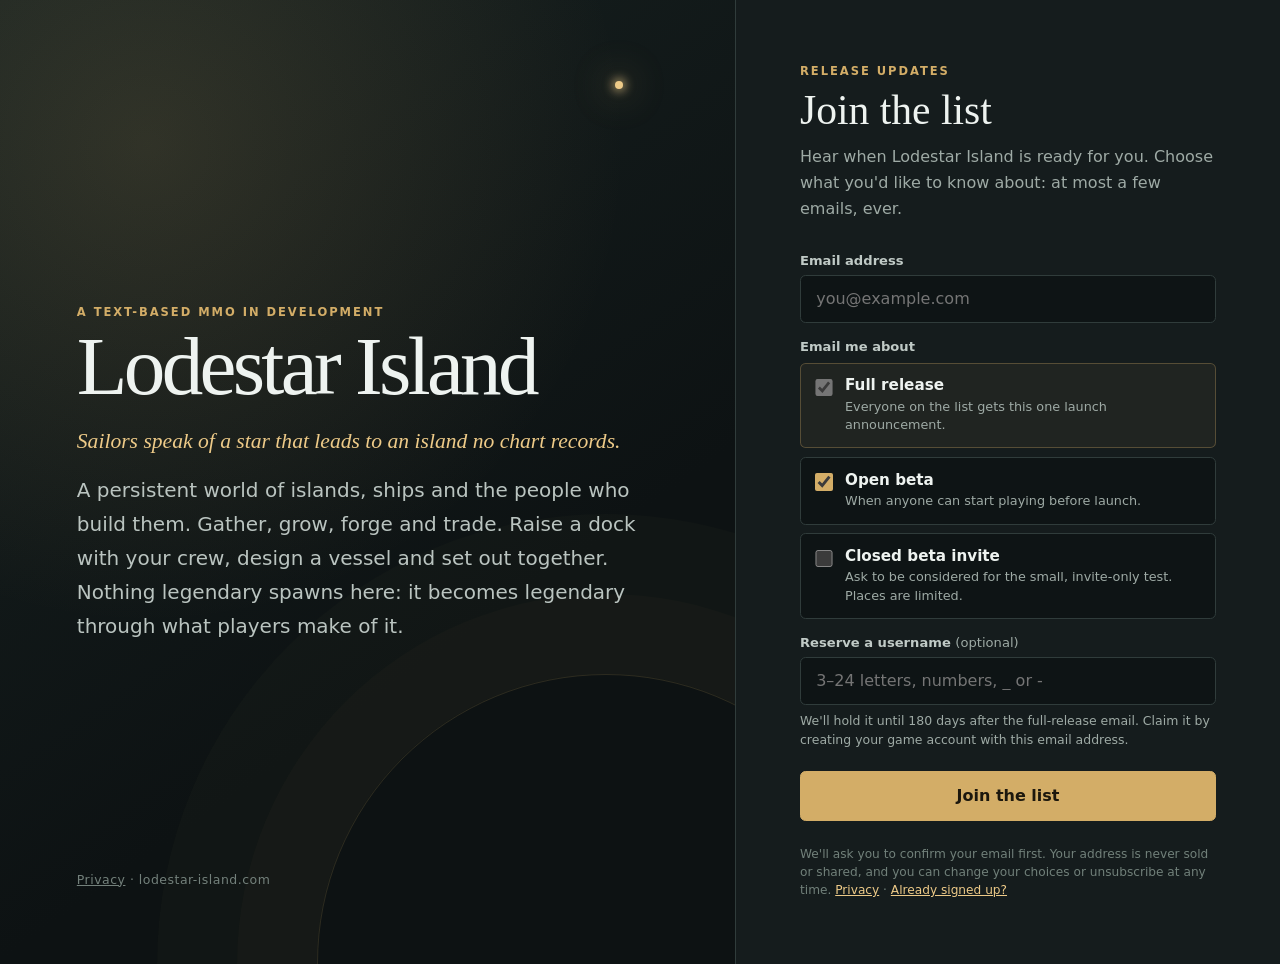
==== index.html @ a391f505 "initial commit" ====
<!doctype html>
<html lang="en">
<head>
  <meta charset="utf-8">
  <meta name="viewport" content="width=device-width, initial-scale=1">
  <title>Lodestar Island — Release updates</title>
  <meta name="description" content="Lodestar Island is a persistent, text-based world of islands, ships and the people who build them. Join the list for beta and release news.">
  <meta name="theme-color" content="#0d1213">
  <meta name="referrer" content="no-referrer">
  <meta property="og:title" content="Lodestar Island">
  <meta property="og:description" content="A persistent, text-based world of islands, ships and the people who build them. Join the list for beta and release news.">
  <link rel="canonical" href="https://lodestar-island.com/">
  <link rel="icon" href="favicon.svg" type="image/svg+xml">
  <link rel="stylesheet" href="styles.css">
</head>
<body>
  <main class="auth-layout">
    <section class="brand-panel" aria-labelledby="game-title">
      <div class="brand-copy">
        <p class="eyebrow">A text-based MMO in development</p>
        <h1 id="game-title">Lodestar Island</h1>
        <p class="legend">Sailors speak of a star that leads to an island no chart records.</p>
        <p>A persistent world of islands, ships and the people who build them. Gather, grow, forge and trade. Raise a dock with your crew, design a vessel and set out together. Nothing legendary spawns here: it becomes legendary through what players make of it.</p>
      </div>
      <p class="build-label"><a href="privacy.html">Privacy</a> · lodestar-island.com</p>
    </section>

    <section class="auth-panel">
      <div class="auth-card">
        <p class="eyebrow">Release updates</p>
        <h2>Join the list</h2>
        <p id="signup-intro">Hear when Lodestar Island is ready for you. Choose what you'd like to know about: at most a few emails, ever.</p>

        <form id="signup-form" novalidate>
          <label>
            <span>Email address</span>
            <input name="email" type="email" autocomplete="email" inputmode="email" maxlength="254" required placeholder="you@example.com">
          </label>

          <fieldset class="choices">
            <legend>Email me about</legend>
            <label class="choice locked">
              <input type="checkbox" checked disabled aria-describedby="full-release-hint">
              <span><strong>Full release</strong><small id="full-release-hint">Everyone on the list gets this one launch announcement.</small></span>
            </label>
            <label class="choice">
              <input name="openBeta" type="checkbox" checked>
              <span><strong>Open beta</strong><small>When anyone can start playing before launch.</small></span>
            </label>
            <label class="choice">
              <input name="closedBeta" type="checkbox">
              <span><strong>Closed beta invite</strong><small>Ask to be considered for the small, invite-only test. Places are limited.</small></span>
            </label>
          </fieldset>

          <label>
            <span>Reserve a username <em>(optional)</em></span>
            <input name="username" autocomplete="username" maxlength="24" pattern="[A-Za-z0-9_-]{3,24}" placeholder="3–24 letters, numbers, _ or -" aria-describedby="username-hint">
          </label>
          <p id="username-hint" class="hint">We'll hold it until 180 days after the full-release email. Claim it by creating your game account with this email address.</p>

          <label class="trap" aria-hidden="true"><span>Leave this field empty</span><input name="website" type="text" tabindex="-1" autocomplete="off"></label>
          <p id="signup-error" class="form-error" role="alert" hidden></p>
          <button id="signup-submit" class="primary-button" type="submit">Join the list</button>
        </form>

        <div id="signup-success" class="form-success" role="status" tabindex="-1" hidden>
          <strong>Check your inbox.</strong> We sent a confirmation link to <span id="signup-success-email"></span>. Your signup isn't complete until you open it. The link works for 7 days.
        </div>

        <p class="console-note">We'll ask you to confirm your email first. Your address is never sold or shared, and you can change your choices or unsubscribe at any time. <a href="privacy.html">Privacy</a> · <a href="manage.html">Already signed up?</a></p>
      </div>
    </section>
  </main>
  <script src="config.js" defer></script>
  <script src="common.js" defer></script>
  <script src="signup.js" defer></script>
</body>
</html>
---- styles.css ----
/* Shared look with the game prototype's sign-in screen (client/styles.css). */
:root {
  color-scheme: dark;
  --ink: #eef3f0;
  --muted: #9eaaa5;
  --background: #0d1213;
  --surface: #151c1d;
  --border: #303c3b;
  --accent: #d3ad67;
  --accent-bright: #edca88;
  --accent-rgb: 211, 173, 103;
  --danger: #ef958d;
  font-family: Inter, ui-sans-serif, system-ui, -apple-system, BlinkMacSystemFont, "Segoe UI", sans-serif;
}

* { box-sizing: border-box; }
[hidden] { display: none !important; }
body { min-width: 320px; min-height: 100vh; margin: 0; color: var(--ink); background: var(--background); }
button, input { font: inherit; }
button { color: inherit; }
.eyebrow { margin: 0 0 .5rem; color: var(--accent); font-size: .72rem; font-weight: 800; letter-spacing: .17em; text-transform: uppercase; }

.auth-layout { min-height: 100vh; display: grid; grid-template-columns: minmax(380px, 1.15fr) minmax(430px, .85fr); }
.brand-panel { position: relative; display: flex; flex-direction: column; justify-content: space-between; min-height: 100vh; padding: clamp(2rem, 6vw, 6rem); overflow: hidden; background: radial-gradient(circle at 20% 15%, rgba(211, 173, 103, .15), transparent 30rem), linear-gradient(145deg, #172120, #0d1213 65%); border-right: 1px solid var(--border); }
.brand-panel::after { position: absolute; right: -10rem; bottom: -18rem; width: 36rem; height: 36rem; border: 1px solid rgba(211, 173, 103, .16); border-radius: 50%; content: ""; box-shadow: 0 0 0 5rem rgba(211, 173, 103, .025), 0 0 0 10rem rgba(211, 173, 103, .018); }
/* The lodestar: a single guiding point above the horizon rings. */
.brand-panel::before { position: absolute; top: clamp(2rem, 9vh, 6rem); right: clamp(2rem, 9vw, 7rem); width: .5rem; height: .5rem; border-radius: 50%; content: ""; background: var(--accent-bright); box-shadow: 0 0 .6rem .2rem rgba(237, 202, 136, .55), 0 0 2.4rem .6rem rgba(211, 173, 103, .18); }
.brand-copy { position: relative; z-index: 1; max-width: 44rem; margin: auto 0; }
.brand-copy h1 { max-width: 12ch; margin: 0 0 1.4rem; font-family: Georgia, "Times New Roman", serif; font-size: clamp(3rem, 6.5vw, 6.5rem); font-weight: 500; line-height: .96; letter-spacing: -.045em; }
.brand-copy .legend { margin: 0 0 1.2rem; color: var(--accent-bright); font-family: Georgia, "Times New Roman", serif; font-size: clamp(1.05rem, 1.7vw, 1.35rem); font-style: italic; }
.brand-copy > p:last-child:not(.legend) { max-width: 42rem; margin: 0; color: #bac4c0; font-size: clamp(1rem, 1.6vw, 1.25rem); line-height: 1.7; }
.build-label { position: relative; z-index: 1; margin: 0; color: #73807b; font-size: .78rem; letter-spacing: .04em; }

.auth-panel { display: grid; place-items: center; padding: clamp(1.5rem, 5vw, 5rem); background: var(--surface); }
.auth-card { width: min(100%, 28rem); }
.auth-card h2 { margin: 0; font-family: Georgia, "Times New Roman", serif; font-size: 2.6rem; font-weight: 500; }
form { display: grid; gap: 1rem; }
label span { display: block; margin-bottom: .4rem; color: #c0cac6; font-size: .82rem; font-weight: 650; }
input { width: 100%; padding: .85rem .95rem; color: var(--ink); background: #0e1415; border: 1px solid var(--border); border-radius: .35rem; outline: none; }
input:focus { border-color: var(--accent); box-shadow: 0 0 0 3px rgba(var(--accent-rgb), .12); }
input:disabled { opacity: .65; }
input[aria-invalid="true"] { border-color: var(--danger); }
.trap { position: absolute; left: -10000px; width: 1px; height: 1px; overflow: hidden; }
.primary-button { margin-top: .35rem; padding: .9rem 1rem; color: #1c170d; background: var(--accent); border: 1px solid var(--accent); border-radius: .35rem; font-weight: 800; cursor: pointer; }
.primary-button:hover:not(:disabled) { background: var(--accent-bright); }
.primary-button:focus-visible { outline: 2px solid var(--accent-bright); outline-offset: 3px; }
.primary-button:disabled { cursor: wait; opacity: .7; }
.form-error { margin: 0; padding: .75rem; color: #ffd5d1; background: rgba(144, 48, 41, .25); border: 1px solid rgba(239, 149, 141, .4); border-radius: .35rem; font-size: .85rem; }
.form-success { margin: 0; padding: 1rem; color: var(--ink); background: rgba(var(--accent-rgb), .1); border: 1px solid rgba(var(--accent-rgb), .45); border-radius: .35rem; line-height: 1.55; }
.console-note { margin: 1.5rem 0 0; color: #71807a; font-size: .76rem; line-height: 1.5; }

@media (max-width: 800px) {
  .auth-layout { grid-template-columns: 1fr; }
  .brand-panel { min-height: auto; padding: 3rem 1.5rem 2rem; border-right: 0; border-bottom: 1px solid var(--border); }
  .brand-panel::before { top: 1.5rem; right: 1.5rem; }
  .brand-copy h1 { font-size: clamp(2.5rem, 12vw, 4rem); }
  .build-label { margin-top: 2rem; }
  .auth-panel { padding: 2.5rem 1.5rem 3rem; }
}

@media (prefers-reduced-motion: no-preference) {
  .brand-panel::before { animation: glimmer 6s ease-in-out infinite; }
  @keyframes glimmer { 50% { opacity: .55; } }
}

/* Signup-site additions in the same visual language. */
a { color: var(--accent-bright); }
.build-label a { color: inherit; }
.brand-copy h1 a { color: inherit; text-decoration: none; }
.brand-panel.compact .brand-copy h1 { font-size: clamp(2.6rem, 5vw, 4.6rem); }
.auth-card > p:not(.eyebrow, .console-note, .form-success, .hint, .form-error, .notice) { margin: .65rem 0 2rem; color: var(--muted); line-height: 1.6; }
.state > p:not(.eyebrow, .console-note, .form-success, .form-error, .notice) { margin: .65rem 0 1.5rem; color: var(--muted); line-height: 1.6; }
label em, legend em { color: var(--muted); font-style: normal; font-weight: 500; }
.choices { display: grid; gap: .55rem; margin: 0; padding: 0; border: 0; }
.choices legend { margin-bottom: .55rem; padding: 0; color: #c0cac6; font-size: .82rem; font-weight: 650; }
.choice { display: grid; grid-template-columns: auto 1fr; gap: .75rem; align-items: start; padding: .8rem .9rem; background: #0e1415; border: 1px solid var(--border); border-radius: .35rem; cursor: pointer; }
.choice:hover { border-color: #46544f; }
.choice:has(input:focus-visible) { border-color: var(--accent); box-shadow: 0 0 0 3px rgba(var(--accent-rgb), .12); }
.choice input { width: 1.1rem; height: 1.1rem; margin: .15rem 0 0; accent-color: var(--accent); }
.choice span { display: grid; gap: .2rem; margin: 0; color: var(--ink); font-size: .95rem; font-weight: 400; }
.choice strong { font-weight: 650; }
.choice small { color: var(--muted); font-size: .8rem; line-height: 1.45; }
.choice.locked { cursor: default; background: rgba(var(--accent-rgb), .06); border-color: rgba(var(--accent-rgb), .3); }
.choice.locked input { opacity: 1; }
.hint { margin: -.55rem 0 0; color: var(--muted); font-size: .78rem; line-height: 1.5; }
input[aria-invalid="true"] { border-color: var(--danger); }
.notice { margin: 0 0 1.25rem; padding: .75rem; color: var(--ink); background: rgba(var(--accent-rgb), .08); border: 1px solid rgba(var(--accent-rgb), .35); border-radius: .35rem; font-size: .85rem; line-height: 1.5; }
a.primary-button { display: block; margin-top: 1rem; text-align: center; text-decoration: none; }
.secondary-button, .danger-button { padding: .85rem 1rem; border-radius: .35rem; font-weight: 750; cursor: pointer; }
.secondary-button { color: var(--ink); background: transparent; border: 1px solid var(--border); }
.secondary-button:hover { border-color: var(--accent); }
.danger-button { color: #2a0f0c; background: var(--danger); border: 1px solid var(--danger); }
.danger-button:disabled { cursor: wait; opacity: .7; }
.button-row { display: flex; flex-wrap: wrap; gap: .75rem; }
.text-button { margin-top: 1.5rem; padding: 0; color: var(--muted); background: none; border: 0; font-size: .82rem; text-decoration: underline; cursor: pointer; }
.text-button.danger:hover { color: var(--danger); }
.summary { margin: 0 0 1.5rem; padding-left: 1.2rem; color: var(--ink); line-height: 1.8; }
.facts { display: grid; gap: .4rem; margin: 1.25rem 0 1.5rem; padding: .9rem; background: #0e1415; border: 1px solid var(--border); border-radius: .35rem; }
.facts div { display: flex; justify-content: space-between; gap: 1rem; font-size: .85rem; }
.facts dt { color: var(--muted); }
.facts dd { margin: 0; overflow-wrap: anywhere; text-align: right; }
.link-form { margin-top: .5rem; }
.form-success:focus { outline: none; }
.prose h3 { margin: 1.6rem 0 .5rem; font-family: Georgia, "Times New Roman", serif; font-size: 1.2rem; font-weight: 500; }
.prose p, .prose li { color: #c0cac6; font-size: .92rem; line-height: 1.65; }
.prose ul { padding-left: 1.2rem; }
.auth-card.prose { width: min(100%, 36rem); }
.primary-button:focus-visible, .secondary-button:focus-visible, .danger-button:focus-visible, .text-button:focus-visible, a:focus-visible { outline: 2px solid var(--accent-bright); outline-offset: 3px; }
@media (max-width: 800px) {
  .brand-panel.compact { padding: 2rem 1.5rem 1.5rem; }
  .brand-panel.compact .legend { display: none; }
}
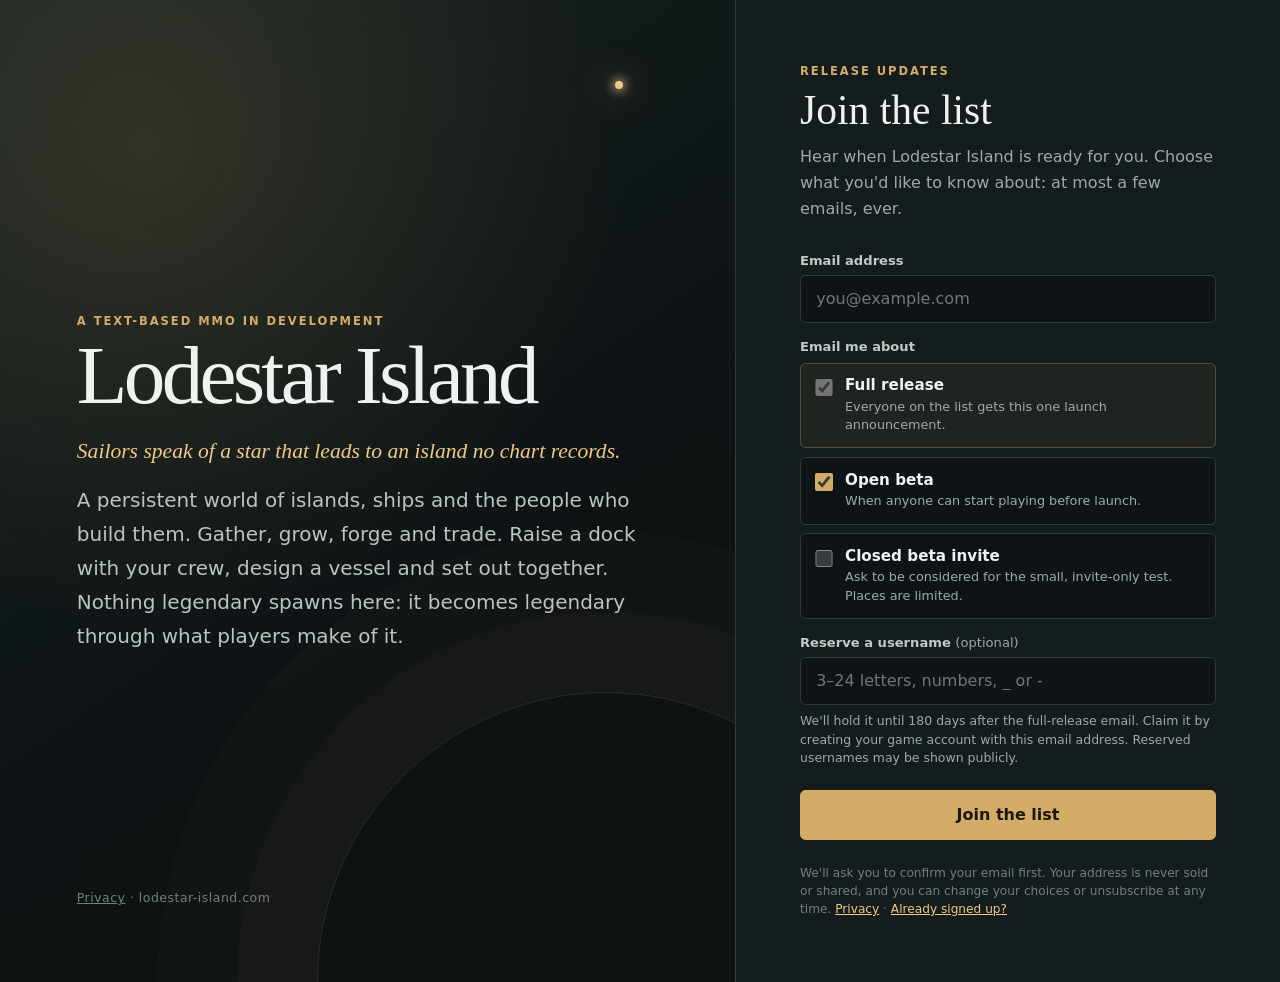
==== commit a7fe1c99: "Add player display" ====
--- a/index.html
+++ b/index.html
@@ -20,6 +20,7 @@
         <p class="eyebrow">A text-based MMO in development</p>
         <h1 id="game-title">Lodestar Island</h1>
         <p class="legend">Sailors speak of a star that leads to an island no chart records.</p>
+        <p id="community-link" class="community-link" hidden></p>
         <p>A persistent world of islands, ships and the people who build them. Gather, grow, forge and trade. Raise a dock with your crew, design a vessel and set out together. Nothing legendary spawns here: it becomes legendary through what players make of it.</p>
       </div>
       <p class="build-label"><a href="privacy.html">Privacy</a> · lodestar-island.com</p>
@@ -57,7 +58,7 @@
             <span>Reserve a username <em>(optional)</em></span>
             <input name="username" autocomplete="username" maxlength="24" pattern="[A-Za-z0-9_-]{3,24}" placeholder="3–24 letters, numbers, _ or -" aria-describedby="username-hint">
           </label>
-          <p id="username-hint" class="hint">We'll hold it until 180 days after the full-release email. Claim it by creating your game account with this email address.</p>
+          <p id="username-hint" class="hint">We'll hold it until 180 days after the full-release email. Claim it by creating your game account with this email address. Reserved usernames may be shown publicly.</p>
 
           <label class="trap" aria-hidden="true"><span>Leave this field empty</span><input name="website" type="text" tabindex="-1" autocomplete="off"></label>
           <p id="signup-error" class="form-error" role="alert" hidden></p>
--- a/styles.css
+++ b/styles.css
@@ -95,11 +95,22 @@
 .text-button { margin-top: 1.5rem; padding: 0; color: var(--muted); background: none; border: 0; font-size: .82rem; text-decoration: underline; cursor: pointer; }
 .text-button.danger:hover { color: var(--danger); }
 .summary { margin: 0 0 1.5rem; padding-left: 1.2rem; color: var(--ink); line-height: 1.8; }
-.facts { display: grid; gap: .4rem; margin: 1.25rem 0 1.5rem; padding: .9rem; background: #0e1415; border: 1px solid var(--border); border-radius: .35rem; }
+.facts { display: grid; gap: .4rem; margin: 1.25rem 0 .4rem; padding: .9rem; background: #0e1415; border: 1px solid var(--border); border-radius: .35rem; }
 .facts div { display: flex; justify-content: space-between; gap: 1rem; font-size: .85rem; }
 .facts dt { color: var(--muted); }
 .facts dd { margin: 0; overflow-wrap: anywhere; text-align: right; }
 .link-form { margin-top: .5rem; }
+.state > p.facts-actions { margin: 0 0 1.5rem; text-align: right; }
+.facts-actions .text-button { margin: 0; }
+.community-link { position: relative; z-index: 1; margin: 0 0 1.2rem; color: var(--ink); font-size: .95rem; }
+.state > p.community-link { margin: 0 0 1.25rem; color: var(--ink); }
+.player-names { display: grid; grid-template-columns: repeat(auto-fill, minmax(9rem, 1fr)); gap: .45rem 1rem; margin: 0 0 1rem; padding: 0; list-style: none; }
+.player-names li { overflow: hidden; padding: .45rem .6rem; color: var(--ink); background: #0e1415; border: 1px solid var(--border); border-radius: .3rem; font-size: .9rem; text-overflow: ellipsis; white-space: nowrap; }
+.state > p.players-unnamed { margin: 0 0 1.5rem; color: var(--muted); font-style: italic; }
+.alt-action { margin-top: 2rem; padding-top: 1.5rem; border-top: 1px solid var(--border); }
+.state .alt-action p { margin: 0 0 .75rem; color: var(--muted); font-size: .9rem; }
+a.secondary-button { display: block; text-align: center; text-decoration: none; }
+.text-button:hover { color: var(--ink); }
 .form-success:focus { outline: none; }
 .prose h3 { margin: 1.6rem 0 .5rem; font-family: Georgia, "Times New Roman", serif; font-size: 1.2rem; font-weight: 500; }
 .prose p, .prose li { color: #c0cac6; font-size: .92rem; line-height: 1.65; }
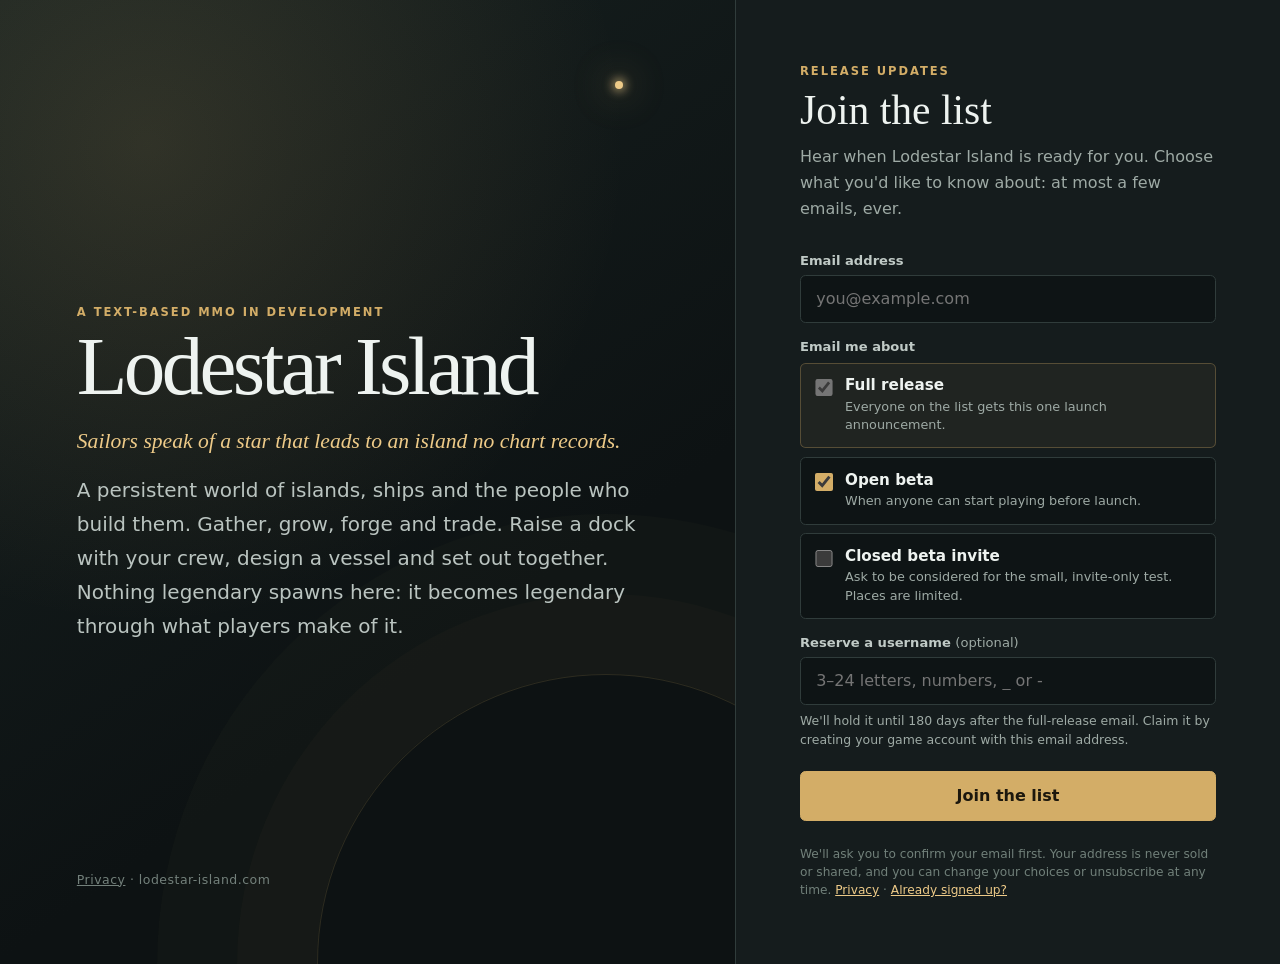
==== commit fb6add96: "remove public username clutter" ====
--- a/index.html
+++ b/index.html
@@ -58,7 +58,7 @@
             <span>Reserve a username <em>(optional)</em></span>
             <input name="username" autocomplete="username" maxlength="24" pattern="[A-Za-z0-9_-]{3,24}" placeholder="3–24 letters, numbers, _ or -" aria-describedby="username-hint">
           </label>
-          <p id="username-hint" class="hint">We'll hold it until 180 days after the full-release email. Claim it by creating your game account with this email address. Reserved usernames may be shown publicly.</p>
+          <p id="username-hint" class="hint">We'll hold it until 180 days after the full-release email. Claim it by creating your game account with this email address.</p>
 
           <label class="trap" aria-hidden="true"><span>Leave this field empty</span><input name="website" type="text" tabindex="-1" autocomplete="off"></label>
           <p id="signup-error" class="form-error" role="alert" hidden></p>
